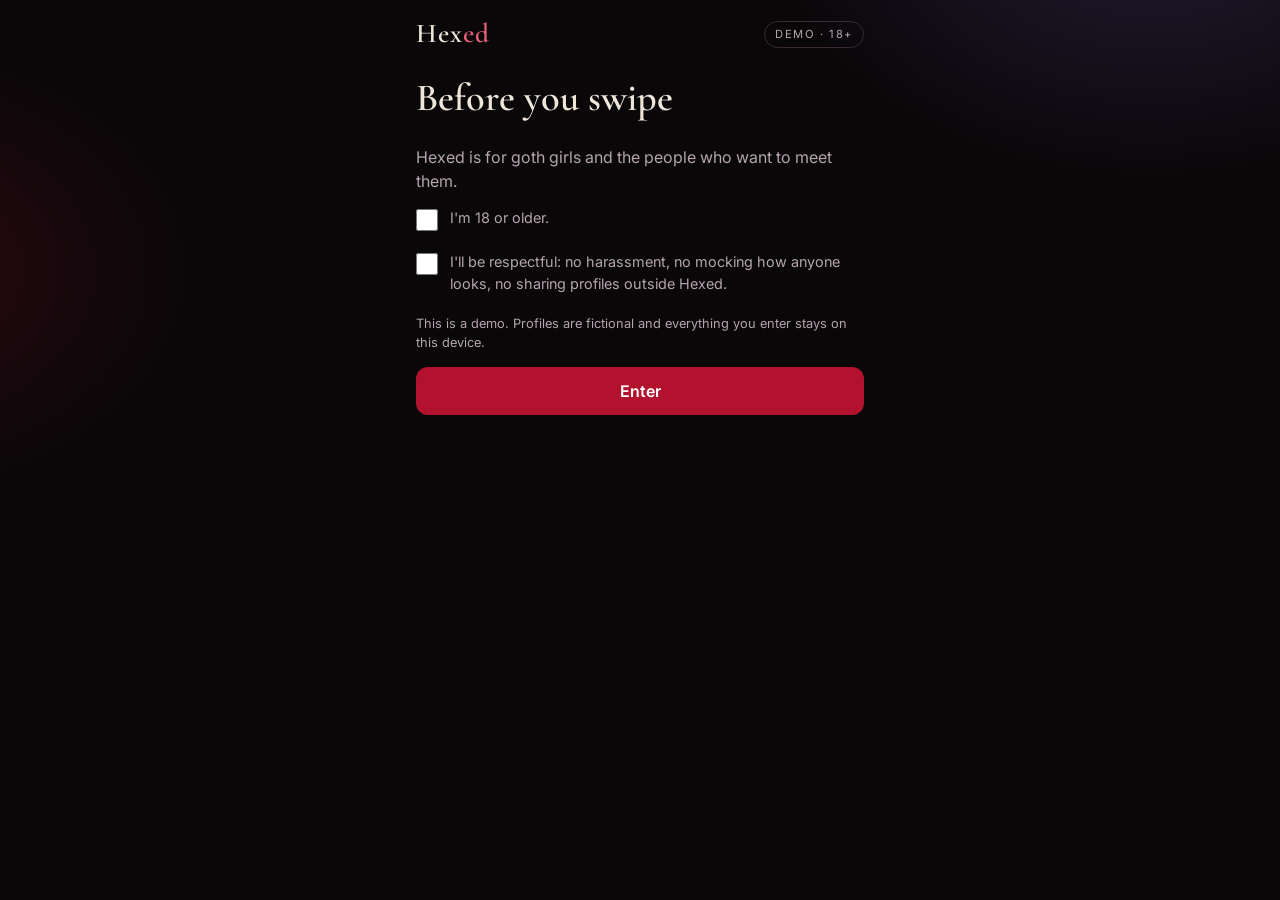
==== app/index.html @ c40fa78f "feat: swipe demo app with a goth-girls-only deck, match, chat, report and block" ====
<!doctype html>
<html lang="en">
<head>
<meta charset="utf-8">
<meta name="viewport" content="width=device-width, initial-scale=1, viewport-fit=cover">
<title>Hexed demo | Swipe in the dark</title>
<meta name="description" content="Try the Hexed swipe demo: find goth girls, hex, match and chat. Demo profiles are fictional. 18+ only.">
<meta name="theme-color" content="#0a0709">
<link rel="icon" href="data:image/svg+xml,%3Csvg xmlns='http://www.w3.org/2000/svg' viewBox='0 0 32 32'%3E%3Crect width='32' height='32' rx='8' fill='%230a0709'/%3E%3Cpath d='M20 6a10 10 0 1 0 0 20 8 8 0 1 1 0-20z' fill='%23efe6da'/%3E%3C/svg%3E">
<link rel="preconnect" href="https://fonts.googleapis.com">
<link rel="preconnect" href="https://fonts.gstatic.com" crossorigin>
<link href="https://fonts.googleapis.com/css2?family=Cormorant+Garamond:ital,wght@0,600;1,500&family=Inter:wght@400;500;600&display=swap" rel="stylesheet">
<link rel="stylesheet" href="./app.css">
</head>
<body>
<div id="app">
  <header class="site-head">
    <a class="logo" href="../" aria-label="Hexed home">Hex<span>ed</span></a>
    <span class="demo-tag">DEMO · 18+</span>
  </header>
  <main id="screen" tabindex="-1"></main>
  <nav id="tabs" aria-label="Main" hidden></nav>
</div>
<div id="toast" role="status" aria-live="polite"></div>
<dialog id="sheet" aria-modal="true"></dialog>
<noscript><p class="noscript">Hexed needs JavaScript to run the swipe demo.</p></noscript>
<script type="module" src="./ui.js"></script>
</body>
</html>
---- app/app.css ----
:root {
  --bg: #0a0709; --surface: #150e13; --surface-2: #1d141b;
  --text: #efe6da; --muted: #b3a5ae; --blood: #b3122f; --blood-hi: #e8607a;
  --violet: #6b4fa3; --line: #3a2a35; --ok: #7fd6a4; --err: #ff8a9b;
  --display: "Cormorant Garamond", Georgia, "Times New Roman", serif;
  --body: Inter, system-ui, -apple-system, "Segoe UI", sans-serif;
  --nav-h: 64px;
}
* { box-sizing: border-box; margin: 0; }
body {
  background:
    radial-gradient(40rem 28rem at 90% -10%, rgba(107,79,163,.28), transparent 60%),
    radial-gradient(34rem 24rem at -10% 30%, rgba(179,18,47,.2), transparent 60%),
    var(--bg);
  color: var(--text); font: 400 1rem/1.5 var(--body); -webkit-font-smoothing: antialiased;
  min-height: 100dvh;
}
#app { width: min(480px, 100%); margin-inline: auto; min-height: 100dvh; padding-bottom: calc(var(--nav-h) + env(safe-area-inset-bottom) + 16px); }
h1, h2, h3 { font-family: var(--display); font-weight: 600; line-height: 1.1; }
h1 { font-size: 2.4rem; margin-bottom: 12px; }
a { color: var(--blood-hi); }
:focus-visible { outline: 3px solid var(--blood-hi); outline-offset: 3px; border-radius: 6px; }
#screen { padding: 8px 16px 0; outline: none; }
.noscript { padding: 24px; }

.site-head { display: flex; justify-content: space-between; align-items: center; padding: 14px 16px; }
.logo { font-family: var(--display); font-size: 1.7rem; font-weight: 600; letter-spacing: .04em; text-decoration: none; color: var(--text); }
.logo span { color: var(--blood-hi); }
.demo-tag { font-size: .7rem; letter-spacing: .14em; color: var(--muted); border: 1px solid var(--line); border-radius: 999px; padding: 4px 10px; }

.stack-y { display: grid; gap: 14px; }
.lead { color: var(--muted); }
.fine { font-size: .8rem; color: var(--muted); }
.error { color: var(--err); font-size: .85rem; min-height: 1.1em; }
label { font-size: .85rem; color: var(--muted); display: block; margin-bottom: 6px; }
input[type=text], input[type=number], select, textarea {
  width: 100%; min-height: 48px; padding: 10px 14px; font: inherit; color: var(--text);
  background: var(--surface); border: 1px solid var(--line); border-radius: 12px;
}
textarea { min-height: 84px; resize: vertical; }
.check { display: flex; gap: 12px; align-items: flex-start; font-size: .9rem; cursor: pointer; }
.check input { width: 22px; height: 22px; margin-top: 2px; accent-color: var(--blood); flex: none; }
fieldset { border: 0; padding: 0; min-width: 0; }
legend { font-size: .85rem; color: var(--muted); margin-bottom: 8px; }
.opts { display: flex; flex-wrap: wrap; gap: 8px; }
.opt { margin: 0; }
.opt input { position: absolute; opacity: 0; pointer-events: none; }
.opt span { display: inline-flex; align-items: center; min-height: 44px; padding: 0 14px; border: 1px solid var(--line); border-radius: 999px; color: var(--text); cursor: pointer; }
.opt input:checked + span { background: var(--blood); border-color: var(--blood-hi); }
.opt input:focus-visible + span { outline: 3px solid var(--blood-hi); outline-offset: 2px; }
.opt input:disabled + span { opacity: .4; cursor: not-allowed; }

.btn {
  min-height: 48px; padding: 0 22px; font: 600 1rem var(--body); color: #fff; cursor: pointer;
  background: var(--blood); border: 0; border-radius: 12px;
  display: inline-flex; align-items: center; justify-content: center; gap: 8px; text-decoration: none;
}
.btn:hover { background: #c4163a; }
.btn.ghost { background: transparent; border: 1px solid var(--blood-hi); color: var(--blood-hi); }
.btn.ghost:hover { background: rgba(232,96,122,.12); }
.btn.danger { background: #7a0d20; }
.btn.small { min-height: 44px; padding: 0 16px; }

/* tabs */
#tabs {
  position: fixed; bottom: 0; left: 50%; transform: translateX(-50%); width: min(480px, 100%); z-index: 5;
  display: flex; background: var(--surface); border-top: 1px solid var(--line);
  padding-bottom: env(safe-area-inset-bottom);
}
#tabs[hidden] { display: none; }
.tab { flex: 1; min-height: var(--nav-h); background: none; border: 0; color: var(--muted); font: 500 .9rem var(--body); cursor: pointer; }
.tab[aria-current="page"] { color: var(--text); box-shadow: inset 0 3px 0 var(--blood-hi); }

/* cards */
.deck { position: relative; height: clamp(420px, 66dvh, 540px); margin-top: 8px; }
.card {
  position: absolute; inset: 0; display: flex; flex-direction: column; overflow: hidden;
  background: linear-gradient(160deg, var(--surface-2), var(--surface));
  border: 1px solid var(--line); border-radius: 20px; box-shadow: 0 24px 50px -20px rgba(0,0,0,.9);
}
.card.static { position: relative; height: auto; min-height: 320px; }
.behind .card { transform: scale(.94) translateY(14px); opacity: .55; pointer-events: none; }
.card.top { touch-action: pan-y; cursor: grab; transition: transform .22s ease, opacity .22s ease; user-select: none; }
.card.top.dragging { transition: none; cursor: grabbing; }
.card.fly-hex { transform: translateX(140%) rotate(24deg); opacity: 0; }
.card.fly-pass { transform: translateX(-140%) rotate(-24deg); opacity: 0; }
.art {
  flex: 1; min-height: 0; display: grid; place-items: center; overflow: hidden;
  background:
    radial-gradient(circle at 50% 40%, hsl(var(--hue, 280) 45% 30% / .6), transparent 65%),
    linear-gradient(180deg, #120b10, #1b1118);
}
.art img { width: 100%; height: 100%; object-fit: cover; pointer-events: none; }
.sigil { width: min(44%, 160px); max-height: 70%; aspect-ratio: 1; color: hsl(var(--hue, 280) 30% 88%); }
.info { padding: 14px 16px 16px; display: grid; gap: 6px; }
.info h2 { font-size: 1.8rem; }
.city { color: var(--muted); font-size: .9rem; }
.obsession { font-size: .95rem; }
.prompt { background: rgba(255,255,255,.04); border-radius: 12px; padding: 10px 12px; }
.prompt small { color: var(--blood-hi); font-size: .75rem; letter-spacing: .06em; text-transform: uppercase; }
.chips { display: flex; flex-wrap: wrap; gap: 6px; list-style: none; padding: 0; }
.chips li { font-size: .78rem; border: 1px solid var(--blood-hi); color: var(--blood-hi); border-radius: 999px; padding: 2px 10px; }
.card .demo-tag { position: absolute; top: 12px; left: 12px; background: rgba(10,7,9,.7); }
.more-btn { position: absolute; top: 6px; right: 6px; z-index: 2; width: 44px; height: 44px; border-radius: 50%; border: 0; background: rgba(10,7,9,.6); color: var(--text); font-size: 1.3rem; cursor: pointer; }
.stamp {
  position: absolute; top: 56px; z-index: 2; opacity: 0; pointer-events: none;
  font: 700 1.6rem var(--display); letter-spacing: .15em; border: 3px solid; border-radius: 8px; padding: 2px 10px;
}
.stamp.hex { left: 14px; color: var(--ok); transform: rotate(-14deg); }
.stamp.pass { right: 14px; color: var(--err); transform: rotate(14deg); }
.actions { display: flex; gap: 12px; justify-content: center; margin-top: 16px; }
.actions .btn { flex: 1; max-width: 200px; }
.empty { text-align: center; padding: 48px 8px; display: grid; gap: 12px; }

.list { list-style: none; padding: 0; display: grid; gap: 12px; margin-top: 12px; }
.row { display: flex; gap: 12px; align-items: center; padding: 12px; background: var(--surface); border: 1px solid var(--line); border-radius: 14px; cursor: pointer; width: 100%; text-align: left; color: inherit; font: inherit; }
.row .art { flex: none; width: 52px; height: 52px; min-height: 0; border-radius: 50%; }
.row .sigil { width: 60%; }
.row small { color: var(--muted); display: block; }
.admirer { display: grid; gap: 8px; }
.admirer .actions { margin-top: 0; }

/* chat */
.chat-head { display: flex; align-items: center; gap: 8px; margin-bottom: 8px; }
.chat-head h2 { flex: 1; font-size: 1.5rem; }
.thread { display: grid; gap: 8px; padding-bottom: 12px; min-height: 40vh; align-content: start; }
.msg { max-width: 82%; padding: 10px 14px; border-radius: 16px; overflow-wrap: anywhere; }
.msg.me { justify-self: end; background: var(--blood); }
.msg.them { justify-self: start; background: var(--surface-2); border: 1px solid var(--line); }
.compose { position: sticky; bottom: calc(var(--nav-h) + env(safe-area-inset-bottom) + 8px); display: flex; gap: 8px; padding-top: 8px; background: linear-gradient(transparent, var(--bg) 30%); }
.compose input { flex: 1; }

dialog { margin: auto; background: var(--surface-2); color: var(--text); border: 1px solid var(--line); border-radius: 16px; padding: 20px; width: min(420px, 92vw); }
dialog::backdrop { background: rgba(0,0,0,.72); }
dialog h2 { font-size: 1.7rem; margin-bottom: 8px; }
.btn-row { display: flex; flex-wrap: wrap; gap: 10px; margin-top: 8px; }
#toast { position: fixed; left: 50%; bottom: calc(var(--nav-h) + env(safe-area-inset-bottom) + 16px); transform: translateX(-50%); z-index: 20; max-width: min(440px, 92vw); background: var(--surface-2); border: 1px solid var(--line); border-radius: 12px; padding: 10px 16px; font-size: .9rem; }
#toast:empty { display: none; }

@media (prefers-reduced-motion: reduce) { .card.top { transition: none; } }
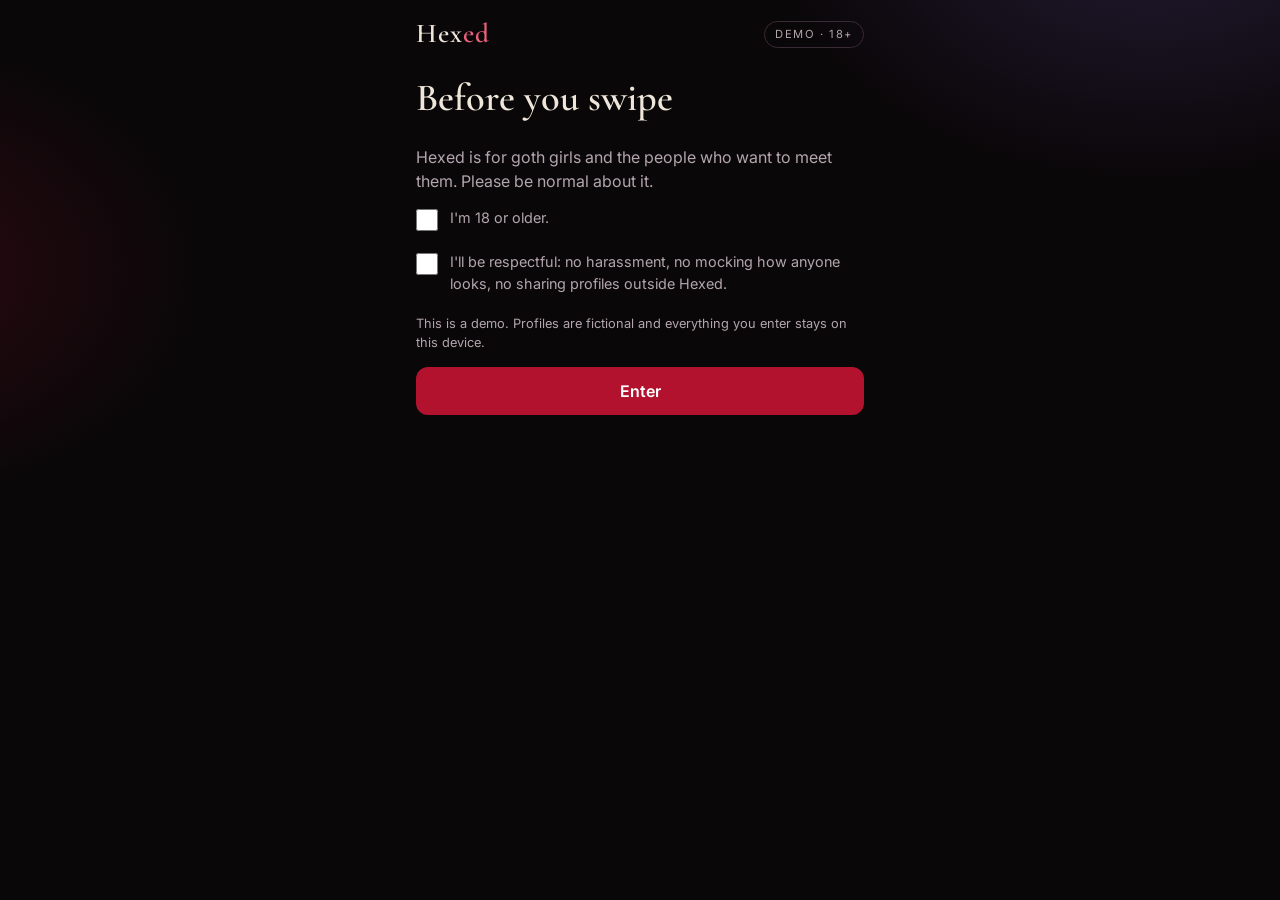
==== commit ffd07079: "feat: installable offline web app (manifest, service worker, icons, install hint)" ====
--- a/app/index.html
+++ b/app/index.html
@@ -10,6 +10,12 @@
 <link rel="preconnect" href="https://fonts.googleapis.com">
 <link rel="preconnect" href="https://fonts.gstatic.com" crossorigin>
 <link href="https://fonts.googleapis.com/css2?family=Cormorant+Garamond:ital,wght@0,600;1,500&family=Inter:wght@400;500;600&display=swap" rel="stylesheet">
+<link rel="manifest" href="./manifest.webmanifest">
+<link rel="apple-touch-icon" href="./icon-180.png">
+<meta name="mobile-web-app-capable" content="yes">
+<meta name="apple-mobile-web-app-capable" content="yes">
+<meta name="apple-mobile-web-app-title" content="Hexed">
+<meta name="apple-mobile-web-app-status-bar-style" content="black-translucent">
 <link rel="stylesheet" href="./app.css">
 </head>
 <body>
